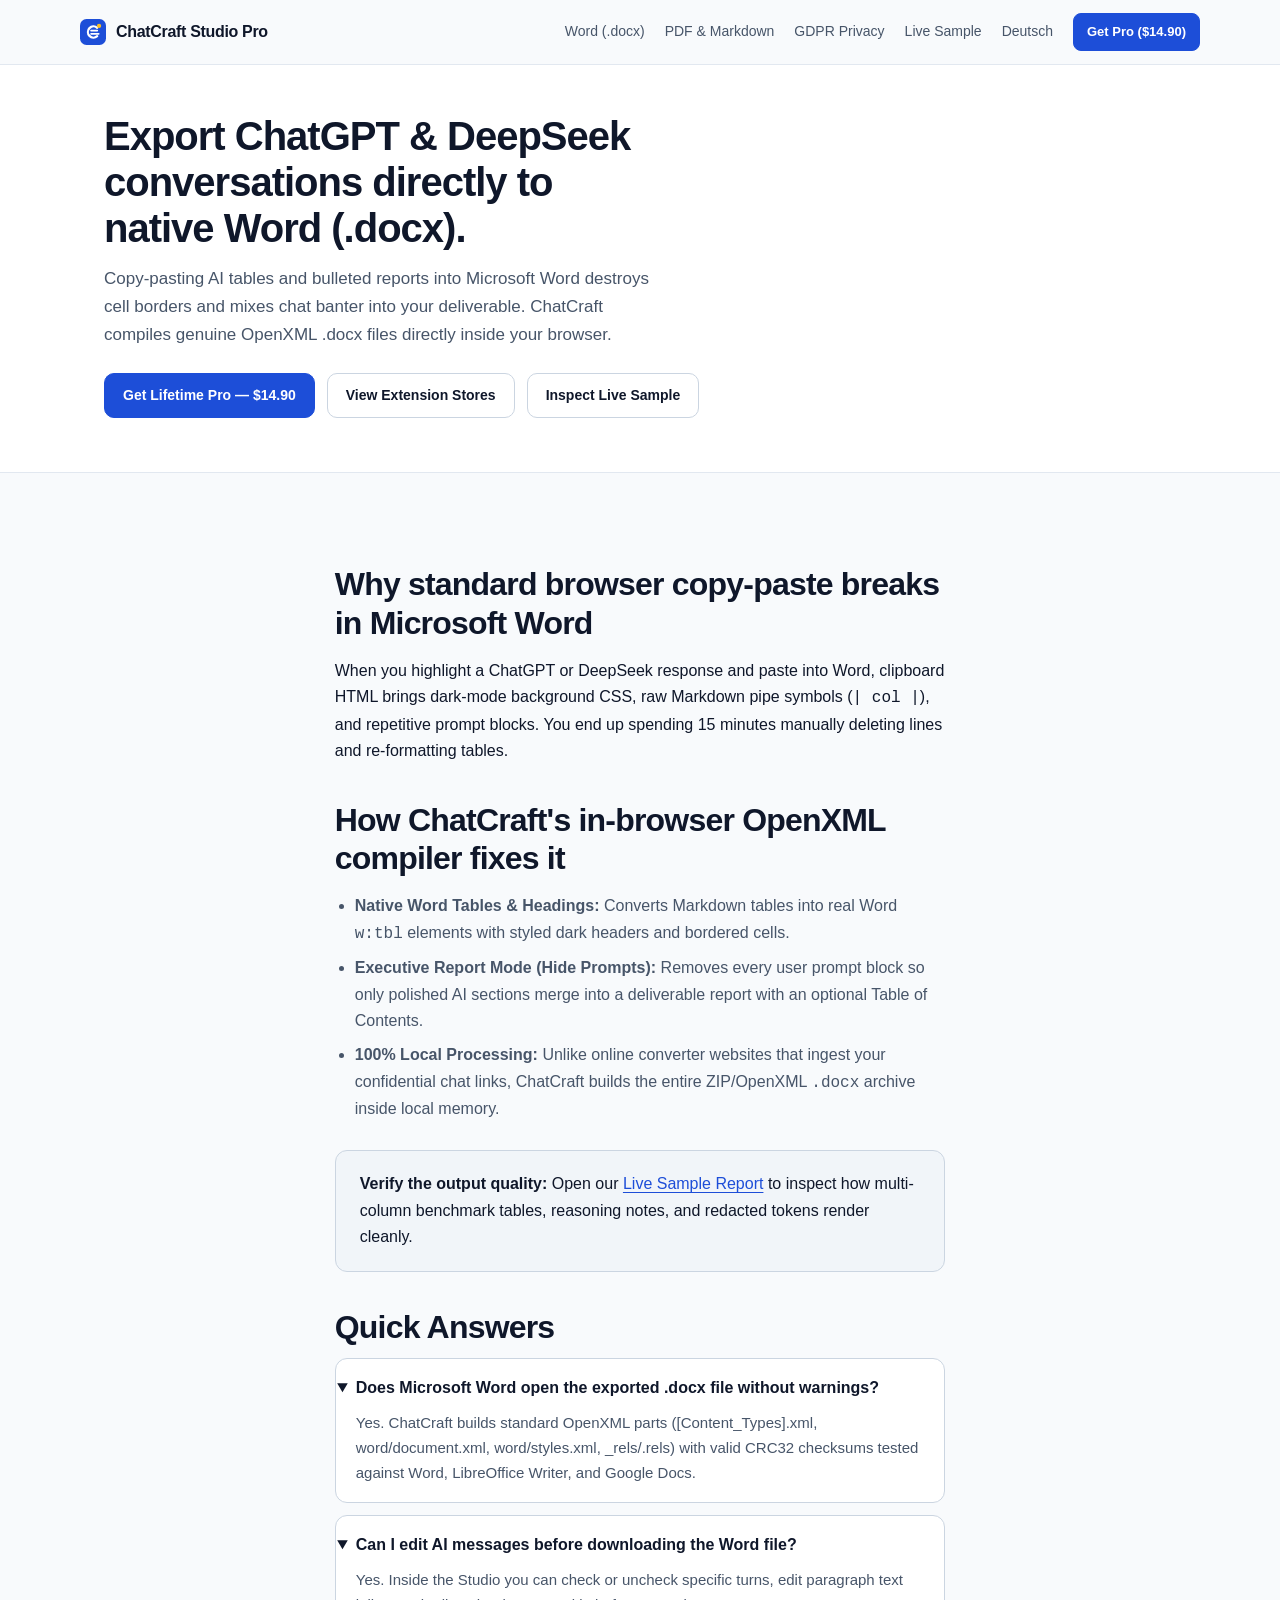
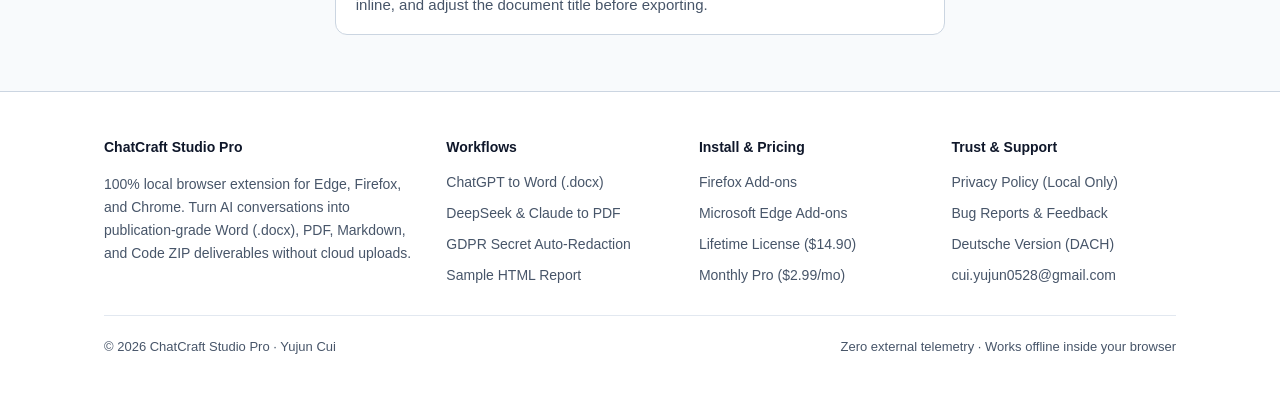
==== chatgpt-to-word-docx/index.html @ b5b8c246 "Create index.html" ====
<!DOCTYPE html>
<html lang="en">
<head>
  <meta charset="UTF-8">
  <meta name="viewport" content="width=device-width, initial-scale=1.0">
  <title>Export ChatGPT, Claude &amp; DeepSeek Tables to Word (.docx) Cleanly | ChatCraft</title>
  <meta name="description" content="Convert ChatGPT, Claude, and DeepSeek conversations into real Microsoft Word (.docx) documents without broken tables, ugly markdown syntax, or cloud uploads.">
  <link rel="canonical" href="https://maxchoi528.github.io/chatcraft-studio/chatgpt-to-word-docx/">
  <link rel="alternate" hreflang="en" href="https://maxchoi528.github.io/chatcraft-studio/">
  <link rel="alternate" hreflang="de" href="https://maxchoi528.github.io/chatcraft-studio/de/">
  <link rel="alternate" hreflang="x-default" href="https://maxchoi528.github.io/chatcraft-studio/">
  <meta property="og:type" content="website">
  <meta property="og:title" content="Export ChatGPT, Claude &amp; DeepSeek Tables to Word (.docx) Cleanly | ChatCraft">
  <meta property="og:description" content="Convert ChatGPT, Claude, and DeepSeek conversations into real Microsoft Word (.docx) documents without broken tables, ugly markdown syntax, or cloud uploads.">
  <meta property="og:url" content="https://maxchoi528.github.io/chatcraft-studio/chatgpt-to-word-docx/">
  <meta property="og:image" content="https://maxchoi528.github.io/chatcraft-studio/assets/promo-tile-440x280.png">
  <meta name="twitter:card" content="summary_large_image">
  <meta name="twitter:title" content="Export ChatGPT, Claude &amp; DeepSeek Tables to Word (.docx) Cleanly | ChatCraft">
  <meta name="twitter:description" content="Convert ChatGPT, Claude, and DeepSeek conversations into real Microsoft Word (.docx) documents without broken tables, ugly markdown syntax, or cloud uploads.">
  <meta name="twitter:image" content="https://maxchoi528.github.io/chatcraft-studio/assets/promo-tile-440x280.png">
  <link rel="icon" type="image/png" href="../assets/icon-128.png">
  <link rel="stylesheet" href="../assets/style.css">
  
  <script type="application/ld+json">
{
  "@context": "https://schema.org",
  "@type": "SoftwareApplication",
  "name": "ChatCraft: AI Chat to PDF, Word & Markdown",
  "alternateName": "ChatCraft Studio Pro",
  "applicationCategory": "ProductivityApplication",
  "operatingSystem": "Windows, macOS, Linux (Firefox, Microsoft Edge, Google Chrome)",
  "url": "https://maxchoi528.github.io/chatcraft-studio/",
  "downloadUrl": "https://addons.mozilla.org/en-US/firefox/addon/chatcraft-pdf-word-markdown/",
  "softwareVersion": "1.0.0",
  "featureList": [
    "Native Microsoft Word (.docx) export generated 100% locally",
    "Print-ready Vector PDF with portrait/landscape table layout",
    "Executive Report Mode (strip user prompts + Table of Contents)",
    "Cross-AI Context Bundle (CtxPort v2) and All Code Blocks .zip archive",
    "GDPR automatic secret & PII redaction (API keys, emails, IPs, custom client names)",
    "Supports ChatGPT, Claude, Google Gemini, DeepSeek, Grok, Perplexity, Microsoft Copilot"
  ],
  "offers": [
    {
      "@type": "Offer",
      "price": "0.00",
      "priceCurrency": "USD",
      "name": "Free Edition"
    },
    {
      "@type": "Offer",
      "price": "14.90",
      "priceCurrency": "USD",
      "name": "Pro Lifetime License",
      "url": "https://yujun57.gumroad.com/l/chatcraft-pro-lifetime"
    },
    {
      "@type": "Offer",
      "price": "2.99",
      "priceCurrency": "USD",
      "name": "Monthly Pro",
      "url": "https://yujun57.gumroad.com/l/chatcraft-pro-monthly"
    }
  ]
}
</script>
  <script type="application/ld+json">
{
  "@context": "https://schema.org",
  "@type": "FAQPage",
  "mainEntity": [
    {
      "@type": "Question",
      "name": "Does Microsoft Word open the exported .docx file without warnings?",
      "acceptedAnswer": {
        "@type": "Answer",
        "text": "Yes. ChatCraft builds standard OpenXML parts ([Content_Types].xml, word/document.xml, word/styles.xml, _rels/.rels) with valid CRC32 checksums tested against Word, LibreOffice Writer, and Google Docs."
      }
    },
    {
      "@type": "Question",
      "name": "Can I edit AI messages before downloading the Word file?",
      "acceptedAnswer": {
        "@type": "Answer",
        "text": "Yes. Inside the Studio you can check or uncheck specific turns, edit paragraph text inline, and adjust the document title before exporting."
      }
    }
  ]
}
</script>
</head>
<body>
<header class="site-header">
  <div class="container nav-row">
    <a class="brand" href="../index.html">
      <svg width="26" height="26" viewBox="0 0 28 28" fill="none" aria-hidden="true"><rect width="28" height="28" rx="7" fill="#1d4ed8"/><path d="M18.5 9.5A6 6 0 1 0 18.5 18.5" stroke="#ffffff" stroke-width="2.4" stroke-linecap="round"/><line x1="12" y1="12.5" x2="18.5" y2="12.5" stroke="#ffffff" stroke-width="2.1" stroke-linecap="round"/><line x1="12" y1="16" x2="20" y2="16" stroke="#ffffff" stroke-width="2.1" stroke-linecap="round"/><circle cx="20.5" cy="7.5" r="2.3" fill="#fbbf24"/></svg>
      <span>ChatCraft Studio Pro</span>
    </a>
    <nav class="nav-links" aria-label="Main navigation">
      <a href="../chatgpt-to-word-docx/" >Word (.docx)</a>
      <a href="../deepseek-claude-to-pdf/" >PDF &amp; Markdown</a>
      <a href="../gdpr-ai-chat-redactor/" >GDPR Privacy</a>
      <a href="../showcase/distributed-system-report.html">Live Sample</a>
      <a href="../de/" >Deutsch</a>
      <a class="btn btn-primary btn-sm" href="https://yujun57.gumroad.com/l/chatcraft-pro-lifetime" target="_blank" rel="noopener">Get Pro ($14.90)</a>
    </nav>
  </div>
</header>
<main>
  <section class="article-hero">
    <div class="container">
      <h1>Export ChatGPT &amp; DeepSeek conversations directly to native Word (.docx).</h1>
      <p class="hero-lead">Copy-pasting AI tables and bulleted reports into Microsoft Word destroys cell borders and mixes chat banter into your deliverable. ChatCraft compiles genuine OpenXML .docx files directly inside your browser.</p>
      <div class="cta-group">
        <a class="btn btn-primary" href="https://yujun57.gumroad.com/l/chatcraft-pro-lifetime" target="_blank" rel="noopener">Get Lifetime Pro — $14.90</a>
        <a class="btn" href="../#install">View Extension Stores</a>
        <a class="btn" href="../showcase/distributed-system-report.html">Inspect Live Sample</a>
      </div>
    </div>
  </section>

  <section class="section">
    <div class="container prose-block">
      
        <h2>Why standard browser copy-paste breaks in Microsoft Word</h2>
        <p>When you highlight a ChatGPT or DeepSeek response and paste into Word, clipboard HTML brings dark-mode background CSS, raw Markdown pipe symbols (<code>| col |</code>), and repetitive prompt blocks. You end up spending 15 minutes manually deleting lines and re-formatting tables.</p>
        <h2>How ChatCraft's in-browser OpenXML compiler fixes it</h2>
        <ul>
          <li><strong>Native Word Tables &amp; Headings:</strong> Converts Markdown tables into real Word <code>w:tbl</code> elements with styled dark headers and bordered cells.</li>
          <li><strong>Executive Report Mode (Hide Prompts):</strong> Removes every user prompt block so only polished AI sections merge into a deliverable report with an optional Table of Contents.</li>
          <li><strong>100% Local Processing:</strong> Unlike online converter websites that ingest your confidential chat links, ChatCraft builds the entire ZIP/OpenXML <code>.docx</code> archive inside local memory.</li>
        </ul>
        <div class="callout-box">
          <strong>Verify the output quality:</strong> Open our <a href="../showcase/distributed-system-report.html">Live Sample Report</a> to inspect how multi-column benchmark tables, reasoning notes, and redacted tokens render cleanly.
        </div>
      <h2>Quick Answers</h2>
      <div class="faq-list">
        <details open><summary>Does Microsoft Word open the exported .docx file without warnings?</summary><p>Yes. ChatCraft builds standard OpenXML parts ([Content_Types].xml, word/document.xml, word/styles.xml, _rels/.rels) with valid CRC32 checksums tested against Word, LibreOffice Writer, and Google Docs.</p></details>
        <details open><summary>Can I edit AI messages before downloading the Word file?</summary><p>Yes. Inside the Studio you can check or uncheck specific turns, edit paragraph text inline, and adjust the document title before exporting.</p></details>
      </div>
    </div>
  </section>
</main>
<footer class="site-footer">
  <div class="container">
    <div class="footer-grid">
      <div>
        <h3>ChatCraft Studio Pro</h3>
        <p>100% local browser extension for Edge, Firefox, and Chrome. Turn AI conversations into publication-grade Word (.docx), PDF, Markdown, and Code ZIP deliverables without cloud uploads.</p>
      </div>
      <div>
        <h3>Workflows</h3>
        <ul>
          <li><a href="../chatgpt-to-word-docx/">ChatGPT to Word (.docx)</a></li>
          <li><a href="../deepseek-claude-to-pdf/">DeepSeek &amp; Claude to PDF</a></li>
          <li><a href="../gdpr-ai-chat-redactor/">GDPR Secret Auto-Redaction</a></li>
          <li><a href="../showcase/distributed-system-report.html">Sample HTML Report</a></li>
        </ul>
      </div>
      <div>
        <h3>Install &amp; Pricing</h3>
        <ul>
          <li><a href="https://addons.mozilla.org/en-US/firefox/addon/chatcraft-pdf-word-markdown/" target="_blank" rel="noopener">Firefox Add-ons</a></li>
          <li><a href="../#install">Microsoft Edge Add-ons</a></li>
          <li><a href="https://yujun57.gumroad.com/l/chatcraft-pro-lifetime" target="_blank" rel="noopener">Lifetime License ($14.90)</a></li>
          <li><a href="https://yujun57.gumroad.com/l/chatcraft-pro-monthly" target="_blank" rel="noopener">Monthly Pro ($2.99/mo)</a></li>
        </ul>
      </div>
      <div>
        <h3>Trust &amp; Support</h3>
        <ul>
          <li><a href="../privacy/">Privacy Policy (Local Only)</a></li>
          <li><a href="https://github.com/maxchoi528/chatcraft-studio/issues" target="_blank" rel="noopener">Bug Reports &amp; Feedback</a></li>
          <li><a href="../de/">Deutsche Version (DACH)</a></li>
          <li><a href="mailto:cui.yujun0528@gmail.com">cui.yujun0528@gmail.com</a></li>
        </ul>
      </div>
    </div>
    <div class="footer-bottom">
      <span>&copy; 2026 ChatCraft Studio Pro · Yujun Cui</span>
      <span>Zero external telemetry · Works offline inside your browser</span>
    </div>
  </div>
</footer>
</body>
</html>
---- assets/style.css ----
:root {
  --bg: #f8fafc;
  --surface: #ffffff;
  --surface-muted: #f1f5f9;
  --ink: #0f172a;
  --ink-muted: #475569;
  --border: #cbd5e1;
  --border-subtle: #e2e8f0;
  --accent: #1d4ed8;
  --accent-hover: #1e40af;
  --accent-tint: #eff6ff;
  --amber-bg: #fef3c7;
  --amber-ink: #92400e;
  --font: -apple-system, BlinkMacSystemFont, "Segoe UI", Inter, Roboto, sans-serif;
  --mono: ui-monospace, SFMono-Regular, Menlo, Monaco, Consolas, monospace;
}
* { box-sizing: border-box; }
html { scroll-behavior: smooth; }
body {
  margin: 0;
  background: var(--bg);
  color: var(--ink);
  font-family: var(--font);
  font-size: 16px;
  line-height: 1.65;
  -webkit-font-smoothing: antialiased;
}
::selection { background: #bfdbfe; color: #0f172a; }
a { color: var(--accent); text-underline-offset: 3px; }
a:focus-visible, button:focus-visible, summary:focus-visible {
  outline: 2px solid var(--accent);
  outline-offset: 2px;
}
.container { max-width: 1120px; margin: 0 auto; padding: 0 24px; }
.narrow { max-width: 780px; margin: 0 auto; }

/* Navigation */
.site-header {
  position: sticky; top: 0; z-index: 50;
  background: rgba(248, 250, 252, 0.94);
  backdrop-filter: blur(8px);
  border-bottom: 1px solid var(--border-subtle);
}
.nav-row {
  display: flex; align-items: center; justify-content: space-between;
  gap: 20px; min-height: 64px; flex-wrap: wrap; padding: 8px 0;
}
.brand {
  display: inline-flex; align-items: center; gap: 10px;
  text-decoration: none; color: var(--ink); font-weight: 700; font-size: 16px;
  letter-spacing: -0.02em;
}
.nav-links { display: flex; align-items: center; gap: 20px; flex-wrap: wrap; font-size: 14px; }
.nav-links a:not(.btn) { color: var(--ink-muted); text-decoration: none; font-weight: 500; }
.nav-links a:not(.btn):hover, .nav-links a:not(.btn)[aria-current="page"] { color: var(--ink); }
.btn {
  display: inline-flex; align-items: center; justify-content: center; gap: 8px;
  padding: 10px 18px; border-radius: 10px; font-size: 14px; font-weight: 600;
  text-decoration: none; cursor: pointer; border: 1px solid var(--border);
  background: var(--surface); color: var(--ink);
  transition: background-color 0.16s ease, border-color 0.16s ease, transform 0.12s ease;
}
.btn:hover { background: var(--surface-muted); border-color: #94a3b8; color: var(--ink); }
.btn:active { transform: translateY(1px); }
.btn-primary, .nav-links a.btn-primary { background: var(--accent); border-color: var(--accent); color: #ffffff; }
.btn-primary:hover, .nav-links a.btn-primary:hover { background: var(--accent-hover); border-color: var(--accent-hover); color: #ffffff; }
.btn-sm { padding: 7px 13px; font-size: 13px; border-radius: 8px; }

/* Hero Specimen Split */
.hero { padding: 56px 0 44px; border-bottom: 1px solid var(--border-subtle); }
.hero-grid {
  display: grid; grid-template-columns: minmax(0, 1.02fr) minmax(0, 0.98fr);
  gap: 36px; align-items: center;
}
.hero h1 {
  margin: 0 0 18px; font-size: clamp(2rem, 3.8vw, 3rem);
  font-weight: 800; line-height: 1.12; letter-spacing: -0.03em; color: var(--ink);
  max-width: 18ch;
}
.hero-lead {
  margin: 0 0 24px; font-size: 17px; color: var(--ink-muted); max-width: 58ch;
}
.cta-group { display: flex; flex-wrap: wrap; gap: 12px; margin-bottom: 18px; }
.meta-line {
  display: flex; flex-wrap: wrap; gap: 14px; font-size: 13px; color: var(--ink-muted);
}
.meta-line span { display: inline-flex; align-items: center; gap: 6px; }

/* Interactive Deliverable Specimen Panel */
.specimen-card {
  background: var(--surface); border: 1px solid var(--border); border-radius: 14px;
  overflow: hidden; box-shadow: 0 14px 32px rgba(15, 23, 42, 0.06);
}
.specimen-bar {
  display: flex; align-items: center; justify-content: space-between; gap: 8px;
  padding: 10px 14px; background: var(--surface-muted); border-bottom: 1px solid var(--border-subtle);
  flex-wrap: wrap;
}
.tab-group { display: inline-flex; gap: 6px; }
.tab-btn {
  padding: 6px 12px; border-radius: 8px; border: 1px solid transparent;
  background: transparent; color: var(--ink-muted); font-size: 12.5px; font-weight: 600; cursor: pointer;
}
.tab-btn[aria-selected="true"] {
  background: var(--surface); border-color: var(--border); color: var(--ink);
}
.theme-dots { display: inline-flex; gap: 6px; align-items: center; }
.theme-chip {
  padding: 4px 10px; border-radius: 999px; border: 1px solid var(--border);
  background: var(--surface); color: var(--ink-muted); font-size: 12px; font-weight: 600; cursor: pointer;
}
.theme-chip[aria-pressed="true"] { border-color: var(--accent); color: var(--accent); background: var(--accent-tint); }
.specimen-body { padding: 18px 20px; min-height: 290px; font-size: 13.5px; transition: background-color 0.2s ease, color 0.2s ease; }
.specimen-body.dark-nord { background: #2e3440; color: #eceff4; }
.specimen-body.dark-nord table th { background: #3b4252; color: #eceff4; border-color: #4c566a; }
.specimen-body.dark-nord table td { border-color: #4c566a; }
.specimen-body.raw-mess { font-family: var(--mono); font-size: 12px; color: #334155; background: #fff1f2; white-space: pre-wrap; }
.specimen-body table { width: 100%; border-collapse: collapse; margin: 12px 0; font-size: 12.5px; font-variant-numeric: tabular-nums; }
.specimen-body th { background: #0f172a; color: #ffffff; padding: 7px 10px; text-align: left; border: 1px solid #1e293b; }
.specimen-body td { padding: 7px 10px; border: 1px solid var(--border-subtle); }
.redact-pill {
  display: inline-block; padding: 1px 6px; border-radius: 4px; font-family: var(--mono);
  font-size: 11.5px; background: var(--amber-bg); color: var(--amber-ink); font-weight: 700;
}

/* Platform Strip */
.platforms-bar {
  padding: 20px 0; border-bottom: 1px solid var(--border-subtle); background: var(--surface);
}
.platforms-flex {
  display: flex; align-items: center; justify-content: space-between; gap: 16px; flex-wrap: wrap;
}
.platforms-label { font-size: 13px; font-weight: 600; color: var(--ink-muted); }
.platform-tags { display: flex; flex-wrap: wrap; gap: 10px; }
.platform-pill {
  padding: 5px 12px; border-radius: 999px; border: 1px solid var(--border-subtle);
  background: var(--bg); font-size: 13px; font-weight: 600; color: var(--ink);
}

/* Sections */
.section { padding: 56px 0; }
.section-alt { background: var(--surface); border-top: 1px solid var(--border-subtle); border-bottom: 1px solid var(--border-subtle); }
.section h2 {
  margin: 0 0 12px; font-size: clamp(1.5rem, 2.5vw, 2rem);
  font-weight: 800; letter-spacing: -0.025em; line-height: 1.2; color: var(--ink);
}
.section-lead { margin: 0 0 32px; color: var(--ink-muted); max-width: 65ch; }

/* Asymmetric Editorial Feature Showcase */
.split-feature {
  display: grid; grid-template-columns: minmax(0, 0.9fr) minmax(0, 1.1fr);
  gap: 36px; align-items: center; margin-bottom: 48px;
}
.split-feature.reverse { grid-template-columns: minmax(0, 1.1fr) minmax(0, 0.9fr); }
.split-feature:last-child { margin-bottom: 0; }
.feature-copy h3 {
  display: flex; align-items: center; gap: 10px;
  margin: 0 0 12px; font-size: 20px; font-weight: 700; color: var(--ink);
}
.feature-copy h3 svg { flex-shrink: 0; }
.feature-copy p { margin: 0 0 14px; color: var(--ink-muted); max-width: 54ch; }
.feature-list { margin: 0; padding: 0; list-style: none; display: grid; gap: 9px; }
.feature-list li { position: relative; padding-left: 24px; font-size: 14.5px; color: var(--ink); line-height: 1.55; }
.feature-list li svg { position: absolute; left: 0; top: 4px; }
.screenshot-frame {
  border: 1px solid var(--border); border-radius: 12px; overflow: hidden;
  background: var(--surface); box-shadow: 0 10px 26px rgba(15, 23, 42, 0.05);
}
.screenshot-frame img { display: block; width: 100%; height: auto; }
.screenshot-caption {
  padding: 10px 14px; font-size: 12.5px; color: var(--ink-muted);
  border-top: 1px solid var(--border-subtle); background: var(--surface-muted);
}

/* Comparison Matrix */
.table-wrap { overflow-x: auto; border: 1px solid var(--border); border-radius: 12px; background: var(--surface); padding: 10px; }
.matrix-table { width: 100%; border-collapse: collapse; font-size: 14.5px; font-variant-numeric: tabular-nums; }
.matrix-table th, .matrix-table td {
  padding: 13px 16px; text-align: left; border-bottom: 1px solid var(--border-subtle);
}
.matrix-table th { background: var(--surface-muted); font-weight: 700; color: var(--ink); }
.matrix-table tr:last-child td { border-bottom: none; }

/* Store & Pricing Grid */
.pricing-grid { display: grid; grid-template-columns: repeat(3, minmax(0, 1fr)); gap: 20px; }
.tier-panel {
  border: 1px solid var(--border); border-radius: 12px; padding: 24px;
  background: var(--surface); display: flex; flex-direction: column; justify-content: space-between;
}
.tier-panel.featured { border-color: var(--accent); box-shadow: 0 12px 28px rgba(29, 78, 216, 0.08); }
.tier-price { font-size: 30px; font-weight: 800; letter-spacing: -0.02em; margin: 10px 0 6px; font-variant-numeric: tabular-nums; }
.tier-price span { font-size: 14px; font-weight: 500; color: var(--ink-muted); }
.store-row {
  display: grid; grid-template-columns: repeat(3, minmax(0, 1fr)); gap: 16px; margin-bottom: 32px;
}
.store-box {
  border: 1px solid var(--border); border-radius: 12px; padding: 18px 20px;
  background: var(--surface); display: flex; flex-direction: column; gap: 10px;
}
.status-badge {
  display: inline-block; width: fit-content; padding: 3px 9px; border-radius: 999px;
  font-size: 12px; font-weight: 700;
}
.status-live { background: #dcfce7; color: #166534; }
.status-review { background: var(--amber-bg); color: var(--amber-ink); }
.status-soon { background: var(--surface-muted); color: var(--ink-muted); }

/* FAQ & Details */
.faq-list { display: grid; gap: 12px; max-width: 820px; }
.faq-list details {
  border: 1px solid var(--border); border-radius: 12px; background: var(--surface); padding: 16px 20px;
}
.faq-list summary { font-weight: 700; cursor: pointer; list-style-position: outside; color: var(--ink); }
.faq-list p { margin: 10px 0 0; color: var(--ink-muted); font-size: 15px; }

/* Topic Article Pages */
.article-hero { padding: 48px 0 36px; border-bottom: 1px solid var(--border-subtle); background: var(--surface); }
.article-hero h1 { margin: 0 0 14px; font-size: clamp(1.8rem, 3.2vw, 2.5rem); font-weight: 800; line-height: 1.15; letter-spacing: -0.025em; max-width: 24ch; }
.prose-block { max-width: 74ch; }
.prose-block h2 { margin-top: 36px; }
.prose-block ul { padding-left: 20px; color: var(--ink-muted); }
.prose-block li { margin-bottom: 8px; }
.callout-box {
  border: 1px solid var(--border); border-radius: 12px; padding: 20px 24px;
  background: var(--surface-muted); margin: 28px 0;
}

/* Footer */
.site-footer {
  padding: 44px 0; border-top: 1px solid var(--border); background: var(--surface);
  font-size: 14px; color: var(--ink-muted);
}
.footer-grid { display: grid; grid-template-columns: 1.4fr 1fr 1fr 1fr; gap: 28px; }
.footer-grid h3 { margin: 0 0 12px; font-size: 14px; color: var(--ink); }
.footer-grid ul { list-style: none; padding: 0; margin: 0; display: grid; gap: 8px; }
.footer-grid a { color: var(--ink-muted); text-decoration: none; }
.footer-grid a:hover { color: var(--ink); text-decoration: underline; }
.footer-bottom { margin-top: 28px; padding-top: 20px; border-top: 1px solid var(--border-subtle); display: flex; justify-content: space-between; flex-wrap: wrap; gap: 12px; font-size: 13px; }

@media (max-width: 900px) {
  .nav-links { gap: 12px; font-size: 13px; }
  .hero-grid, .split-feature, .split-feature.reverse, .pricing-grid, .store-row, .footer-grid {
    grid-template-columns: 1fr;
  }
  .split-feature.reverse .screenshot-frame { order: -1; }
  }
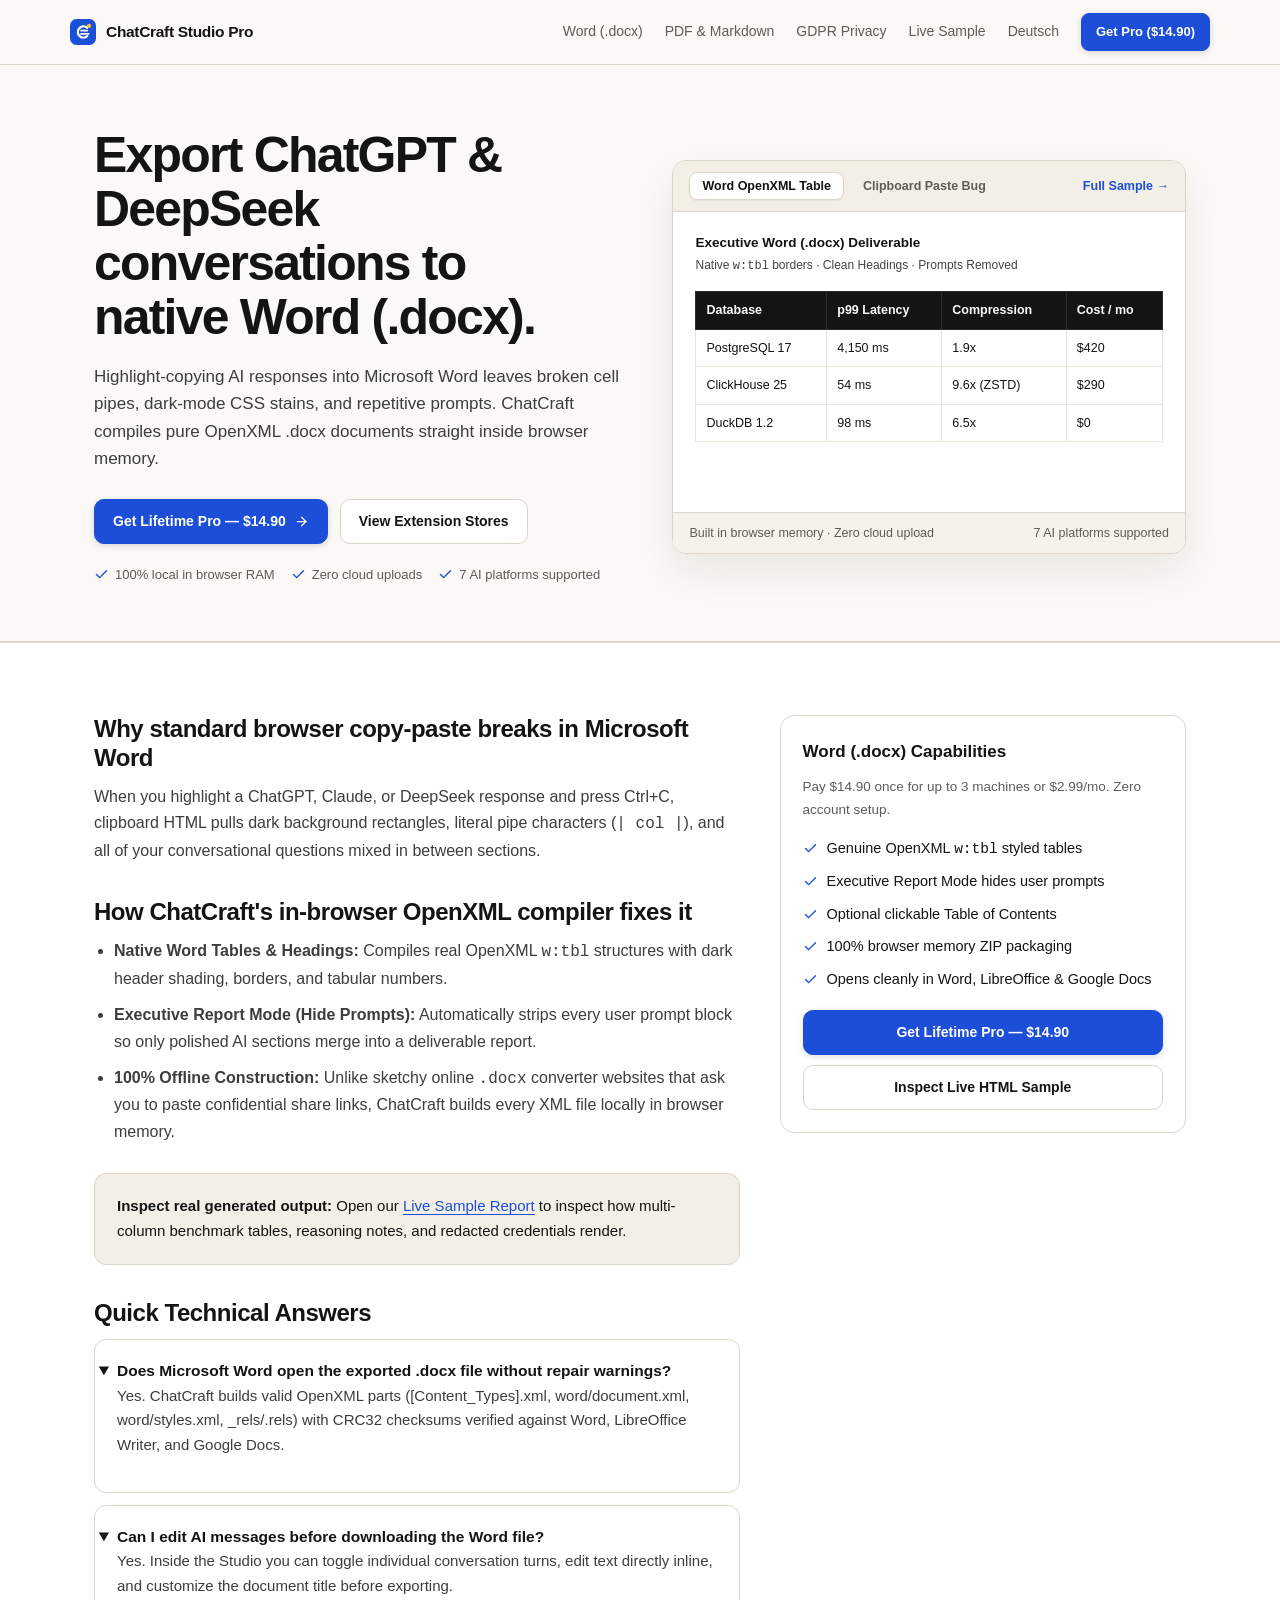
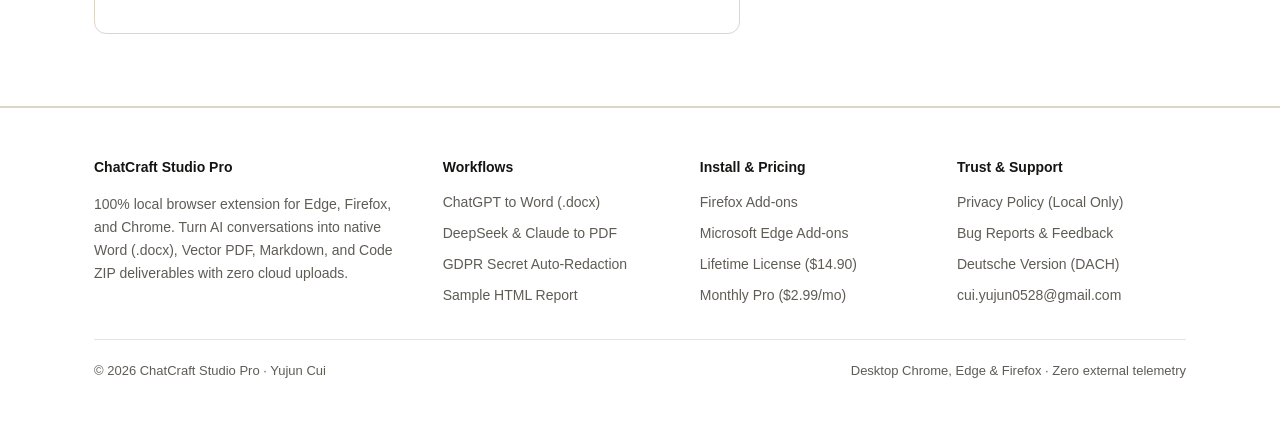
==== commit 27994faa: "Update index.html" ====
--- a/chatgpt-to-word-docx/index.html
+++ b/chatgpt-to-word-docx/index.html
@@ -1,8 +1,10 @@
 <!DOCTYPE html>
-<html lang="en">
+<html lang="en" data-type="software">
 <head>
   <meta charset="UTF-8">
   <meta name="viewport" content="width=device-width, initial-scale=1.0">
+  <meta name="page-type" content="software">
+  <meta name="site-kind" content="software">
   <title>Export ChatGPT, Claude &amp; DeepSeek Tables to Word (.docx) Cleanly | ChatCraft</title>
   <meta name="description" content="Convert ChatGPT, Claude, and DeepSeek conversations into real Microsoft Word (.docx) documents without broken tables, ugly markdown syntax, or cloud uploads.">
   <link rel="canonical" href="https://maxchoi528.github.io/chatcraft-studio/chatgpt-to-word-docx/">
@@ -20,7 +22,7 @@
   <meta name="twitter:image" content="https://maxchoi528.github.io/chatcraft-studio/assets/promo-tile-440x280.png">
   <link rel="icon" type="image/png" href="../assets/icon-128.png">
   <link rel="stylesheet" href="../assets/style.css">
-  
+  <script src="../assets/app.js" defer></script>
   <script type="application/ld+json">
 {
   "@context": "https://schema.org",
@@ -71,10 +73,10 @@
   "mainEntity": [
     {
       "@type": "Question",
-      "name": "Does Microsoft Word open the exported .docx file without warnings?",
+      "name": "Does Microsoft Word open the exported .docx file without repair warnings?",
       "acceptedAnswer": {
         "@type": "Answer",
-        "text": "Yes. ChatCraft builds standard OpenXML parts ([Content_Types].xml, word/document.xml, word/styles.xml, _rels/.rels) with valid CRC32 checksums tested against Word, LibreOffice Writer, and Google Docs."
+        "text": "Yes. ChatCraft builds valid OpenXML parts ([Content_Types].xml, word/document.xml, word/styles.xml, _rels/.rels) with CRC32 checksums verified against Word, LibreOffice Writer, and Google Docs."
       }
     },
     {
@@ -82,7 +84,7 @@
       "name": "Can I edit AI messages before downloading the Word file?",
       "acceptedAnswer": {
         "@type": "Answer",
-        "text": "Yes. Inside the Studio you can check or uncheck specific turns, edit paragraph text inline, and adjust the document title before exporting."
+        "text": "Yes. Inside the Studio you can toggle individual conversation turns, edit text directly inline, and customize the document title before exporting."
       }
     }
   ]
@@ -107,37 +109,90 @@
   </div>
 </header>
 <main>
-  <section class="article-hero">
-    <div class="container">
-      <h1>Export ChatGPT &amp; DeepSeek conversations directly to native Word (.docx).</h1>
-      <p class="hero-lead">Copy-pasting AI tables and bulleted reports into Microsoft Word destroys cell borders and mixes chat banter into your deliverable. ChatCraft compiles genuine OpenXML .docx files directly inside your browser.</p>
-      <div class="cta-group">
-        <a class="btn btn-primary" href="https://yujun57.gumroad.com/l/chatcraft-pro-lifetime" target="_blank" rel="noopener">Get Lifetime Pro — $14.90</a>
-        <a class="btn" href="../#install">View Extension Stores</a>
-        <a class="btn" href="../showcase/distributed-system-report.html">Inspect Live Sample</a>
-      </div>
+  <section class="hero" data-enter>
+    <div class="container hero-grid">
+      <div>
+        <h1>Export ChatGPT &amp; DeepSeek conversations to native Word (.docx).</h1>
+        <p class="hero-lead">Highlight-copying AI responses into Microsoft Word leaves broken cell pipes, dark-mode CSS stains, and repetitive prompts. ChatCraft compiles pure OpenXML .docx documents straight inside browser memory.</p>
+        <div class="cta-group">
+          <a class="btn btn-primary" href="https://yujun57.gumroad.com/l/chatcraft-pro-lifetime" target="_blank" rel="noopener">Get Lifetime Pro — $14.90 <svg width="15" height="15" viewBox="0 0 24 24" fill="none" stroke="currentColor" stroke-width="2" stroke-linecap="round" stroke-linejoin="round" aria-hidden="true"><line x1="5" y1="12" x2="19" y2="12"/><polyline points="12 5 19 12 12 19"/></svg></a>
+          <a class="btn" href="../#install">View Extension Stores</a>
+        </div>
+        <div class="meta-line">
+          <span><svg width="15" height="15" viewBox="0 0 24 24" fill="none" stroke="#1d4ed8" stroke-width="2.25" stroke-linecap="round" stroke-linejoin="round" aria-hidden="true"><polyline points="20 6 9 17 4 12"/></svg> 100% local in browser RAM</span>
+          <span><svg width="15" height="15" viewBox="0 0 24 24" fill="none" stroke="#1d4ed8" stroke-width="2.25" stroke-linecap="round" stroke-linejoin="round" aria-hidden="true"><polyline points="20 6 9 17 4 12"/></svg> Zero cloud uploads</span>
+          <span><svg width="15" height="15" viewBox="0 0 24 24" fill="none" stroke="#1d4ed8" stroke-width="2.25" stroke-linecap="round" stroke-linejoin="round" aria-hidden="true"><polyline points="20 6 9 17 4 12"/></svg> 7 AI platforms supported</span>
+        </div>
+      </div>
+      <div class="specimen-card" aria-label="Interactive deliverable comparison preview">
+  <div class="specimen-bar">
+    <div class="tab-group" role="tablist">
+      <button class="tab-btn" type="button" role="tab" aria-selected="true" data-specimen-mode="clean">Word OpenXML Table</button>
+      <button class="tab-btn" type="button" role="tab" aria-selected="false" data-specimen-mode="raw">Clipboard Paste Bug</button>
+    </div>
+    <a href="../showcase/distributed-system-report.html" style="font-size:12.5px;font-weight:600;text-decoration:none;">Full Sample &rarr;</a>
+  </div>
+  <div class="specimen-body" id="specimen-output">
+    <div id="specimen-clean"><strong>Executive Word (.docx) Deliverable</strong><br>
+          <span style="font-size:12px;opacity:0.8;">Native <code>w:tbl</code> borders &middot; Clean Headings &middot; Prompts Removed</span>
+          <table>
+            <thead><tr><th>Database</th><th>p99 Latency</th><th>Compression</th><th>Cost / mo</th></tr></thead>
+            <tbody>
+              <tr><td>PostgreSQL 17</td><td>4,150 ms</td><td>1.9x</td><td>$420</td></tr>
+              <tr><td>ClickHouse 25</td><td>54 ms</td><td>9.6x (ZSTD)</td><td>$290</td></tr>
+              <tr><td>DuckDB 1.2</td><td>98 ms</td><td>6.5x</td><td>$0</td></tr>
+            </tbody>
+          </table></div>
+    <div id="specimen-raw" hidden>| Database | p99 | Compression | Cost |
+| :--- | :--- | :--- | :--- |
+| PostgreSQL 17 | 4,150 ms | 1.9x | $420 |
+^ Word pastes Markdown pipes as plain literal characters instead of real editable table cells.</div>
+  </div>
+  <div class="specimen-foot">
+    <span>Built in browser memory &middot; Zero cloud upload</span>
+    <span>7 AI platforms supported</span>
+  </div>
+</div>
     </div>
   </section>
 
-  <section class="section">
-    <div class="container prose-block">
-      
+  <section class="section section-paper">
+    <div class="container prose-grid">
+      <article class="prose-block">
+        
         <h2>Why standard browser copy-paste breaks in Microsoft Word</h2>
-        <p>When you highlight a ChatGPT or DeepSeek response and paste into Word, clipboard HTML brings dark-mode background CSS, raw Markdown pipe symbols (<code>| col |</code>), and repetitive prompt blocks. You end up spending 15 minutes manually deleting lines and re-formatting tables.</p>
+        <p>When you highlight a ChatGPT, Claude, or DeepSeek response and press Ctrl+C, clipboard HTML pulls dark background rectangles, literal pipe characters (<code>| col |</code>), and all of your conversational questions mixed in between sections.</p>
         <h2>How ChatCraft's in-browser OpenXML compiler fixes it</h2>
         <ul>
-          <li><strong>Native Word Tables &amp; Headings:</strong> Converts Markdown tables into real Word <code>w:tbl</code> elements with styled dark headers and bordered cells.</li>
-          <li><strong>Executive Report Mode (Hide Prompts):</strong> Removes every user prompt block so only polished AI sections merge into a deliverable report with an optional Table of Contents.</li>
-          <li><strong>100% Local Processing:</strong> Unlike online converter websites that ingest your confidential chat links, ChatCraft builds the entire ZIP/OpenXML <code>.docx</code> archive inside local memory.</li>
+          <li><strong>Native Word Tables &amp; Headings:</strong> Compiles real OpenXML <code>w:tbl</code> structures with dark header shading, borders, and tabular numbers.</li>
+          <li><strong>Executive Report Mode (Hide Prompts):</strong> Automatically strips every user prompt block so only polished AI sections merge into a deliverable report.</li>
+          <li><strong>100% Offline Construction:</strong> Unlike sketchy online <code>.docx</code> converter websites that ask you to paste confidential share links, ChatCraft builds every XML file locally in browser memory.</li>
         </ul>
         <div class="callout-box">
-          <strong>Verify the output quality:</strong> Open our <a href="../showcase/distributed-system-report.html">Live Sample Report</a> to inspect how multi-column benchmark tables, reasoning notes, and redacted tokens render cleanly.
-        </div>
-      <h2>Quick Answers</h2>
-      <div class="faq-list">
-        <details open><summary>Does Microsoft Word open the exported .docx file without warnings?</summary><p>Yes. ChatCraft builds standard OpenXML parts ([Content_Types].xml, word/document.xml, word/styles.xml, _rels/.rels) with valid CRC32 checksums tested against Word, LibreOffice Writer, and Google Docs.</p></details>
-        <details open><summary>Can I edit AI messages before downloading the Word file?</summary><p>Yes. Inside the Studio you can check or uncheck specific turns, edit paragraph text inline, and adjust the document title before exporting.</p></details>
-      </div>
+          <strong>Inspect real generated output:</strong> Open our <a href="../showcase/distributed-system-report.html">Live Sample Report</a> to inspect how multi-column benchmark tables, reasoning notes, and redacted credentials render.
+        </div>
+        <h2>Quick Technical Answers</h2>
+        <div class="faq-list">
+          <details open><summary>Does Microsoft Word open the exported .docx file without repair warnings?</summary><p>Yes. ChatCraft builds valid OpenXML parts ([Content_Types].xml, word/document.xml, word/styles.xml, _rels/.rels) with CRC32 checksums verified against Word, LibreOffice Writer, and Google Docs.</p></details>
+          <details open><summary>Can I edit AI messages before downloading the Word file?</summary><p>Yes. Inside the Studio you can toggle individual conversation turns, edit text directly inline, and customize the document title before exporting.</p></details>
+        </div>
+      </article>
+
+      <aside class="sidebar-card">
+        <strong style="font-size:17px;display:block;margin-bottom:10px;">Word (.docx) Capabilities</strong>
+        <p style="font-size:13.5px;color:var(--ink-muted);margin:0 0 16px;">Pay $14.90 once for up to 3 machines or $2.99/mo. Zero account setup.</p>
+        <ul class="feature-list" style="margin-bottom:20px;">
+          <li><svg width="15" height="15" viewBox="0 0 24 24" fill="none" stroke="#1d4ed8" stroke-width="2.25" stroke-linecap="round" stroke-linejoin="round" aria-hidden="true"><polyline points="20 6 9 17 4 12"/></svg> Genuine OpenXML <code>w:tbl</code> styled tables</li>
+          <li><svg width="15" height="15" viewBox="0 0 24 24" fill="none" stroke="#1d4ed8" stroke-width="2.25" stroke-linecap="round" stroke-linejoin="round" aria-hidden="true"><polyline points="20 6 9 17 4 12"/></svg> Executive Report Mode hides user prompts</li>
+          <li><svg width="15" height="15" viewBox="0 0 24 24" fill="none" stroke="#1d4ed8" stroke-width="2.25" stroke-linecap="round" stroke-linejoin="round" aria-hidden="true"><polyline points="20 6 9 17 4 12"/></svg> Optional clickable Table of Contents</li>
+          <li><svg width="15" height="15" viewBox="0 0 24 24" fill="none" stroke="#1d4ed8" stroke-width="2.25" stroke-linecap="round" stroke-linejoin="round" aria-hidden="true"><polyline points="20 6 9 17 4 12"/></svg> 100% browser memory ZIP packaging</li>
+          <li><svg width="15" height="15" viewBox="0 0 24 24" fill="none" stroke="#1d4ed8" stroke-width="2.25" stroke-linecap="round" stroke-linejoin="round" aria-hidden="true"><polyline points="20 6 9 17 4 12"/></svg> Opens cleanly in Word, LibreOffice &amp; Google Docs</li>
+        </ul>
+        <div style="display:grid;gap:10px;">
+          <a class="btn btn-primary" href="https://yujun57.gumroad.com/l/chatcraft-pro-lifetime" target="_blank" rel="noopener">Get Lifetime Pro — $14.90</a>
+          <a class="btn" href="../showcase/distributed-system-report.html">Inspect Live HTML Sample</a>
+        </div>
+      </aside>
     </div>
   </section>
 </main>
@@ -146,7 +201,7 @@
     <div class="footer-grid">
       <div>
         <h3>ChatCraft Studio Pro</h3>
-        <p>100% local browser extension for Edge, Firefox, and Chrome. Turn AI conversations into publication-grade Word (.docx), PDF, Markdown, and Code ZIP deliverables without cloud uploads.</p>
+        <p>100% local browser extension for Edge, Firefox, and Chrome. Turn AI conversations into native Word (.docx), Vector PDF, Markdown, and Code ZIP deliverables with zero cloud uploads.</p>
       </div>
       <div>
         <h3>Workflows</h3>
@@ -177,8 +232,8 @@
       </div>
     </div>
     <div class="footer-bottom">
-      <span>&copy; 2026 ChatCraft Studio Pro · Yujun Cui</span>
-      <span>Zero external telemetry · Works offline inside your browser</span>
+      <span>&copy; 2026 ChatCraft Studio Pro &middot; Yujun Cui</span>
+      <span>Desktop Chrome, Edge &amp; Firefox &middot; Zero external telemetry</span>
     </div>
   </div>
 </footer>
--- a/assets/style.css
+++ b/assets/style.css
@@ -1,19 +1,34 @@
 :root {
-  --bg: #f8fafc;
+  /* Warm archival paper surface + cobalt editorial brand tokens */
+  --bg: #faf9f5;
+  --bg-alt: #f3efe6;
   --surface: #ffffff;
-  --surface-muted: #f1f5f9;
-  --ink: #0f172a;
-  --ink-muted: #475569;
-  --border: #cbd5e1;
-  --border-subtle: #e2e8f0;
+  --surface-muted: #f5f2eb;
+  --surface-dark: #141413;
+  --surface-dark-elevated: #1e1e1c;
+  --ink: #141413;
+  --ink-body: #3d3d3a;
+  --ink-muted: #5e5c55;
+  --on-dark: #faf9f5;
+  --on-dark-muted: #c2beb5;
+  --border: #ddd6c8;
+  --border-subtle: #e9e4da;
+  --border-dark: #33322e;
   --accent: #1d4ed8;
   --accent-hover: #1e40af;
-  --accent-tint: #eff6ff;
+  --accent-tint: #eef3ff;
   --amber-bg: #fef3c7;
-  --amber-ink: #92400e;
+  --amber-ink: #78350f;
+  --green-bg: #dcfce7;
+  --green-ink: #166534;
+
+  /* Typography & Emil Kowalski custom easings */
   --font: -apple-system, BlinkMacSystemFont, "Segoe UI", Inter, Roboto, sans-serif;
   --mono: ui-monospace, SFMono-Regular, Menlo, Monaco, Consolas, monospace;
-}
+  --ease-out: cubic-bezier(0.23, 1, 0.32, 1);
+  --ease-in-out: cubic-bezier(0.77, 0, 0.175, 1);
+}
+
 * { box-sizing: border-box; }
 html { scroll-behavior: smooth; }
 body {
@@ -25,21 +40,26 @@
   line-height: 1.65;
   -webkit-font-smoothing: antialiased;
 }
-::selection { background: #bfdbfe; color: #0f172a; }
+::selection { background: #dbeafe; color: #141413; }
 a { color: var(--accent); text-underline-offset: 3px; }
 a:focus-visible, button:focus-visible, summary:focus-visible {
   outline: 2px solid var(--accent);
   outline-offset: 2px;
 }
-.container { max-width: 1120px; margin: 0 auto; padding: 0 24px; }
-.narrow { max-width: 780px; margin: 0 auto; }
+
+/* Custom hairline scrollbars */
+::-webkit-scrollbar { width: 10px; height: 10px; }
+::-webkit-scrollbar-track { background: var(--bg-alt); }
+::-webkit-scrollbar-thumb { background: #c5beae; border-radius: 999px; border: 2px solid var(--bg-alt); }
+
+.container { max-width: 1140px; margin: 0 auto; padding: 0 24px; }
 
 /* Navigation */
 .site-header {
   position: sticky; top: 0; z-index: 50;
-  background: rgba(248, 250, 252, 0.94);
-  backdrop-filter: blur(8px);
-  border-bottom: 1px solid var(--border-subtle);
+  background: rgba(250, 249, 245, 0.92);
+  backdrop-filter: blur(10px);
+  border-bottom: 1px solid var(--border);
 }
 .nav-row {
   display: flex; align-items: center; justify-content: space-between;
@@ -47,77 +67,111 @@
 }
 .brand {
   display: inline-flex; align-items: center; gap: 10px;
-  text-decoration: none; color: var(--ink); font-weight: 700; font-size: 16px;
+  text-decoration: none; color: var(--ink); font-weight: 700; font-size: 15.5px;
   letter-spacing: -0.02em;
 }
-.nav-links { display: flex; align-items: center; gap: 20px; flex-wrap: wrap; font-size: 14px; }
-.nav-links a:not(.btn) { color: var(--ink-muted); text-decoration: none; font-weight: 500; }
+.nav-links { display: flex; align-items: center; gap: 22px; flex-wrap: wrap; font-size: 14px; }
+.nav-links a:not(.btn) {
+  color: var(--ink-muted); text-decoration: none; font-weight: 500;
+  transition: color 150ms ease;
+}
 .nav-links a:not(.btn):hover, .nav-links a:not(.btn)[aria-current="page"] { color: var(--ink); }
+
+/* Tactile buttons (Emil Kowalski press mechanics) */
 .btn {
   display: inline-flex; align-items: center; justify-content: center; gap: 8px;
   padding: 10px 18px; border-radius: 10px; font-size: 14px; font-weight: 600;
   text-decoration: none; cursor: pointer; border: 1px solid var(--border);
   background: var(--surface); color: var(--ink);
-  transition: background-color 0.16s ease, border-color 0.16s ease, transform 0.12s ease;
-}
-.btn:hover { background: var(--surface-muted); border-color: #94a3b8; color: var(--ink); }
-.btn:active { transform: translateY(1px); }
-.btn-primary, .nav-links a.btn-primary { background: var(--accent); border-color: var(--accent); color: #ffffff; }
-.btn-primary:hover, .nav-links a.btn-primary:hover { background: var(--accent-hover); border-color: var(--accent-hover); color: #ffffff; }
-.btn-sm { padding: 7px 13px; font-size: 13px; border-radius: 8px; }
+  transition: transform 150ms var(--ease-out), background-color 150ms ease, border-color 150ms ease, box-shadow 150ms ease;
+}
+.btn:hover { background: var(--surface-muted); border-color: #b7b0a0; color: var(--ink); transform: translateY(-1px); }
+.btn:active { transform: scale(0.97); }
+.btn-primary, .nav-links a.btn-primary {
+  background: var(--accent); border-color: var(--accent); color: #ffffff;
+  box-shadow: 0 2px 6px rgba(20, 20, 19, 0.14);
+}
+.btn-primary:hover, .nav-links a.btn-primary:hover {
+  background: var(--accent-hover); border-color: var(--accent-hover); color: #ffffff;
+  box-shadow: 0 4px 12px rgba(20, 20, 19, 0.18);
+}
+.btn-dark {
+  background: var(--surface-dark); border-color: var(--surface-dark); color: var(--on-dark);
+}
+.btn-dark:hover { background: #262623; border-color: #262623; color: var(--on-dark); }
+.btn-sm { padding: 7px 14px; font-size: 13px; border-radius: 8px; }
+
+/* Subtle initial reveal (content visible by default, subtle upward settle) */
+@keyframes settleIn {
+  from { opacity: 0.85; transform: translateY(8px); }
+  to { opacity: 1; transform: translateY(0); }
+}
+[data-enter] { animation: settleIn 420ms var(--ease-out) both; }
+@media (prefers-reduced-motion: reduce) {
+  [data-enter] { animation: none; }
+  .btn, .tab-btn, .theme-chip, .sample-doc { transition: none !important; }
+}
 
 /* Hero Specimen Split */
-.hero { padding: 56px 0 44px; border-bottom: 1px solid var(--border-subtle); }
+.hero { padding: 64px 0 56px; border-bottom: 1px solid var(--border); background: var(--bg); }
 .hero-grid {
   display: grid; grid-template-columns: minmax(0, 1.02fr) minmax(0, 0.98fr);
-  gap: 36px; align-items: center;
-}
+  gap: 44px; align-items: center;
+}
+.hero-grid > *, .split-feature > *, .theme-studio-grid > *, .prose-grid > * { min-width: 0; }
 .hero h1 {
-  margin: 0 0 18px; font-size: clamp(2rem, 3.8vw, 3rem);
-  font-weight: 800; line-height: 1.12; letter-spacing: -0.03em; color: var(--ink);
-  max-width: 18ch;
+  margin: 0 0 18px;
+  font-size: clamp(2.15rem, 3.9vw, 3.25rem);
+  font-weight: 800; line-height: 1.08; letter-spacing: -0.035em; color: var(--ink);
+  max-width: 17ch;
 }
 .hero-lead {
-  margin: 0 0 24px; font-size: 17px; color: var(--ink-muted); max-width: 58ch;
-}
-.cta-group { display: flex; flex-wrap: wrap; gap: 12px; margin-bottom: 18px; }
+  margin: 0 0 26px; font-size: 17px; color: var(--ink-body); max-width: 56ch; line-height: 1.62;
+}
+.cta-group { display: flex; flex-wrap: wrap; gap: 12px; margin-bottom: 20px; }
 .meta-line {
-  display: flex; flex-wrap: wrap; gap: 14px; font-size: 13px; color: var(--ink-muted);
+  display: flex; flex-wrap: wrap; gap: 16px; font-size: 13px; color: var(--ink-muted); font-weight: 500;
 }
 .meta-line span { display: inline-flex; align-items: center; gap: 6px; }
 
-/* Interactive Deliverable Specimen Panel */
+/* Interactive Deliverable Specimen Window */
 .specimen-card {
   background: var(--surface); border: 1px solid var(--border); border-radius: 14px;
-  overflow: hidden; box-shadow: 0 14px 32px rgba(15, 23, 42, 0.06);
+  overflow: hidden; box-shadow: 0 18px 42px rgba(20, 20, 19, 0.08);
 }
 .specimen-bar {
-  display: flex; align-items: center; justify-content: space-between; gap: 8px;
-  padding: 10px 14px; background: var(--surface-muted); border-bottom: 1px solid var(--border-subtle);
+  display: flex; align-items: center; justify-content: space-between; gap: 10px;
+  padding: 11px 16px; background: var(--bg-alt); border-bottom: 1px solid var(--border);
   flex-wrap: wrap;
 }
 .tab-group { display: inline-flex; gap: 6px; }
 .tab-btn {
   padding: 6px 12px; border-radius: 8px; border: 1px solid transparent;
   background: transparent; color: var(--ink-muted); font-size: 12.5px; font-weight: 600; cursor: pointer;
-}
+  transition: background-color 150ms ease, color 150ms ease, border-color 150ms ease, transform 120ms var(--ease-out);
+}
+.tab-btn:hover { color: var(--ink); }
+.tab-btn:active { transform: scale(0.97); }
 .tab-btn[aria-selected="true"] {
   background: var(--surface); border-color: var(--border); color: var(--ink);
-}
-.theme-dots { display: inline-flex; gap: 6px; align-items: center; }
-.theme-chip {
-  padding: 4px 10px; border-radius: 999px; border: 1px solid var(--border);
-  background: var(--surface); color: var(--ink-muted); font-size: 12px; font-weight: 600; cursor: pointer;
-}
-.theme-chip[aria-pressed="true"] { border-color: var(--accent); color: var(--accent); background: var(--accent-tint); }
-.specimen-body { padding: 18px 20px; min-height: 290px; font-size: 13.5px; transition: background-color 0.2s ease, color 0.2s ease; }
+  box-shadow: 0 1px 2px rgba(20, 20, 19, 0.06);
+}
+.specimen-body {
+  padding: 20px 22px; min-height: 300px; font-size: 13.5px; overflow-x: auto;
+  transition: background-color 180ms var(--ease-out), color 180ms var(--ease-out);
+}
 .specimen-body.dark-nord { background: #2e3440; color: #eceff4; }
 .specimen-body.dark-nord table th { background: #3b4252; color: #eceff4; border-color: #4c566a; }
 .specimen-body.dark-nord table td { border-color: #4c566a; }
-.specimen-body.raw-mess { font-family: var(--mono); font-size: 12px; color: #334155; background: #fff1f2; white-space: pre-wrap; }
-.specimen-body table { width: 100%; border-collapse: collapse; margin: 12px 0; font-size: 12.5px; font-variant-numeric: tabular-nums; }
-.specimen-body th { background: #0f172a; color: #ffffff; padding: 7px 10px; text-align: left; border: 1px solid #1e293b; }
-.specimen-body td { padding: 7px 10px; border: 1px solid var(--border-subtle); }
+.specimen-body.raw-mess { font-family: var(--mono); font-size: 12px; color: #334155; background: #fff1f2; white-space: pre-wrap; line-height: 1.55; }
+.specimen-body table { width: 100%; border-collapse: collapse; margin: 14px 0; font-size: 12.5px; font-variant-numeric: tabular-nums; }
+.specimen-body th { background: #141413; color: #faf9f5; padding: 8px 10px; text-align: left; border: 1px solid #2c2c29; }
+.specimen-body td { padding: 8px 10px; border: 1px solid var(--border-subtle); }
+.specimen-foot {
+  display: flex; align-items: center; justify-content: space-between; gap: 12px; flex-wrap: wrap;
+  padding: 10px 16px; background: var(--surface-muted); border-top: 1px solid var(--border);
+  font-size: 12.5px; color: var(--ink-muted);
+}
 .redact-pill {
   display: inline-block; padding: 1px 6px; border-radius: 4px; font-family: var(--mono);
   font-size: 11.5px; background: var(--amber-bg); color: var(--amber-ink); font-weight: 700;
@@ -125,109 +179,147 @@
 
 /* Platform Strip */
 .platforms-bar {
-  padding: 20px 0; border-bottom: 1px solid var(--border-subtle); background: var(--surface);
+  padding: 20px 0; border-bottom: 1px solid var(--border); background: var(--surface);
 }
 .platforms-flex {
   display: flex; align-items: center; justify-content: space-between; gap: 16px; flex-wrap: wrap;
 }
 .platforms-label { font-size: 13px; font-weight: 600; color: var(--ink-muted); }
-.platform-tags { display: flex; flex-wrap: wrap; gap: 10px; }
+.platform-tags { display: flex; flex-wrap: wrap; gap: 8px; }
 .platform-pill {
-  padding: 5px 12px; border-radius: 999px; border: 1px solid var(--border-subtle);
+  padding: 5px 12px; border-radius: 999px; border: 1px solid var(--border);
   background: var(--bg); font-size: 13px; font-weight: 600; color: var(--ink);
 }
 
-/* Sections */
-.section { padding: 56px 0; }
-.section-alt { background: var(--surface); border-top: 1px solid var(--border-subtle); border-bottom: 1px solid var(--border-subtle); }
+/* Editorial Section Surfaces */
+.section { padding: 72px 0; background: var(--bg); }
+.section-paper { background: var(--surface); border-top: 1px solid var(--border); border-bottom: 1px solid var(--border); }
+.section-archival { background: var(--bg-alt); border-top: 1px solid var(--border); border-bottom: 1px solid var(--border); }
+.section-dark { background: var(--surface-dark); color: var(--on-dark); border-top: 1px solid var(--border-dark); border-bottom: 1px solid var(--border-dark); }
 .section h2 {
-  margin: 0 0 12px; font-size: clamp(1.5rem, 2.5vw, 2rem);
-  font-weight: 800; letter-spacing: -0.025em; line-height: 1.2; color: var(--ink);
-}
-.section-lead { margin: 0 0 32px; color: var(--ink-muted); max-width: 65ch; }
-
-/* Asymmetric Editorial Feature Showcase */
+  margin: 0 0 12px; font-size: clamp(1.55rem, 2.7vw, 2.15rem);
+  font-weight: 800; letter-spacing: -0.025em; line-height: 1.18; color: inherit;
+}
+.section-lead { margin: 0 0 36px; color: var(--ink-muted); max-width: 64ch; font-size: 16.5px; }
+.section-dark .section-lead { color: var(--on-dark-muted); }
+
+/* Asymmetric Editorial Feature Showcase (Zero caption under image) */
 .split-feature {
-  display: grid; grid-template-columns: minmax(0, 0.9fr) minmax(0, 1.1fr);
-  gap: 36px; align-items: center; margin-bottom: 48px;
-}
-.split-feature.reverse { grid-template-columns: minmax(0, 1.1fr) minmax(0, 0.9fr); }
+  display: grid; grid-template-columns: minmax(0, 0.88fr) minmax(0, 1.12fr);
+  gap: 44px; align-items: center; margin-bottom: 64px;
+}
+.split-feature.reverse { grid-template-columns: minmax(0, 1.12fr) minmax(0, 0.88fr); }
 .split-feature:last-child { margin-bottom: 0; }
 .feature-copy h3 {
   display: flex; align-items: center; gap: 10px;
-  margin: 0 0 12px; font-size: 20px; font-weight: 700; color: var(--ink);
-}
-.feature-copy h3 svg { flex-shrink: 0; }
-.feature-copy p { margin: 0 0 14px; color: var(--ink-muted); max-width: 54ch; }
-.feature-list { margin: 0; padding: 0; list-style: none; display: grid; gap: 9px; }
+  margin: 0 0 14px; font-size: 21px; font-weight: 700; color: var(--ink); line-height: 1.25;
+}
+.feature-copy h3 svg { flex-shrink: 0; color: var(--accent); }
+.feature-copy p { margin: 0 0 16px; color: var(--ink-body); max-width: 54ch; }
+.feature-list { margin: 0; padding: 0; list-style: none; display: grid; gap: 10px; }
 .feature-list li { position: relative; padding-left: 24px; font-size: 14.5px; color: var(--ink); line-height: 1.55; }
 .feature-list li svg { position: absolute; left: 0; top: 4px; }
+
 .screenshot-frame {
-  border: 1px solid var(--border); border-radius: 12px; overflow: hidden;
-  background: var(--surface); box-shadow: 0 10px 26px rgba(15, 23, 42, 0.05);
+  border: 1px solid var(--border); border-radius: 14px; overflow: hidden;
+  background: var(--surface); box-shadow: 0 16px 38px rgba(20, 20, 19, 0.08);
 }
 .screenshot-frame img { display: block; width: 100%; height: auto; }
-.screenshot-caption {
-  padding: 10px 14px; font-size: 12.5px; color: var(--ink-muted);
-  border-top: 1px solid var(--border-subtle); background: var(--surface-muted);
-}
-
-/* Comparison Matrix */
-.table-wrap { overflow-x: auto; border: 1px solid var(--border); border-radius: 12px; background: var(--surface); padding: 10px; }
+
+/* Dark Obsidian Interactive 24-Theme Sampler Band */
+.theme-studio-grid {
+  display: grid; grid-template-columns: minmax(0, 0.9fr) minmax(0, 1.1fr);
+  gap: 36px; align-items: start;
+}
+.theme-selector-grid {
+  display: grid; grid-template-columns: repeat(2, minmax(0, 1fr)); gap: 10px;
+}
+.theme-chip {
+  display: flex; align-items: center; justify-content: space-between; gap: 10px;
+  padding: 12px 14px; border-radius: 10px; border: 1px solid var(--border-dark);
+  background: var(--surface-dark-elevated); color: var(--on-dark);
+  font-size: 13.5px; font-weight: 600; cursor: pointer; text-align: left;
+  transition: transform 140ms var(--ease-out), border-color 140ms ease, background-color 140ms ease;
+}
+.theme-chip:hover { border-color: #6b7280; background: #262624; }
+.theme-chip:active { transform: scale(0.97); }
+.theme-chip[aria-pressed="true"] { border-color: #60a5fa; background: #1e293b; }
+.swatch-row { display: inline-flex; gap: 4px; }
+.swatch-dot { width: 10px; height: 10px; border-radius: 999px; border: 1px solid rgba(255,255,255,0.2); }
+
+.sample-doc {
+  border-radius: 14px; border: 1px solid var(--border-dark); padding: 24px 26px;
+  transition: background-color 200ms var(--ease-out), color 200ms var(--ease-out), border-color 200ms ease;
+}
+.sample-doc-head { display: flex; justify-content: space-between; align-items: baseline; flex-wrap: wrap; gap: 8px; margin-bottom: 14px; padding-bottom: 12px; border-bottom: 1px solid currentColor; opacity: 0.92; }
+.sample-doc pre { margin: 14px 0 0; padding: 14px 16px; border-radius: 10px; font-family: var(--mono); font-size: 12.5px; overflow-x: auto; line-height: 1.5; }
+
+/* Format Matrix Table */
+.table-wrap { overflow-x: auto; border: 1px solid var(--border); border-radius: 14px; background: var(--surface); padding: 8px; }
 .matrix-table { width: 100%; border-collapse: collapse; font-size: 14.5px; font-variant-numeric: tabular-nums; }
 .matrix-table th, .matrix-table td {
-  padding: 13px 16px; text-align: left; border-bottom: 1px solid var(--border-subtle);
-}
-.matrix-table th { background: var(--surface-muted); font-weight: 700; color: var(--ink); }
+  padding: 14px 16px; text-align: left; border-bottom: 1px solid var(--border-subtle);
+}
+.matrix-table th { background: var(--surface-muted); font-weight: 700; color: var(--ink); border-radius: 6px; }
 .matrix-table tr:last-child td { border-bottom: none; }
 
 /* Store & Pricing Grid */
-.pricing-grid { display: grid; grid-template-columns: repeat(3, minmax(0, 1fr)); gap: 20px; }
-.tier-panel {
-  border: 1px solid var(--border); border-radius: 12px; padding: 24px;
-  background: var(--surface); display: flex; flex-direction: column; justify-content: space-between;
-}
-.tier-panel.featured { border-color: var(--accent); box-shadow: 0 12px 28px rgba(29, 78, 216, 0.08); }
-.tier-price { font-size: 30px; font-weight: 800; letter-spacing: -0.02em; margin: 10px 0 6px; font-variant-numeric: tabular-nums; }
-.tier-price span { font-size: 14px; font-weight: 500; color: var(--ink-muted); }
 .store-row {
-  display: grid; grid-template-columns: repeat(3, minmax(0, 1fr)); gap: 16px; margin-bottom: 32px;
+  display: grid; grid-template-columns: repeat(3, minmax(0, 1fr)); gap: 18px; margin-bottom: 36px;
 }
 .store-box {
-  border: 1px solid var(--border); border-radius: 12px; padding: 18px 20px;
-  background: var(--surface); display: flex; flex-direction: column; gap: 10px;
+  border: 1px solid var(--border); border-radius: 14px; padding: 20px 22px;
+  background: var(--surface); display: flex; flex-direction: column; justify-content: space-between; gap: 12px;
 }
 .status-badge {
-  display: inline-block; width: fit-content; padding: 3px 9px; border-radius: 999px;
+  display: inline-block; width: fit-content; padding: 4px 10px; border-radius: 999px;
   font-size: 12px; font-weight: 700;
 }
-.status-live { background: #dcfce7; color: #166534; }
+.status-live { background: var(--green-bg); color: var(--green-ink); }
 .status-review { background: var(--amber-bg); color: var(--amber-ink); }
 .status-soon { background: var(--surface-muted); color: var(--ink-muted); }
 
-/* FAQ & Details */
-.faq-list { display: grid; gap: 12px; max-width: 820px; }
+.pricing-grid { display: grid; grid-template-columns: repeat(3, minmax(0, 1fr)); gap: 20px; align-items: stretch; }
+.tier-panel {
+  border: 1px solid var(--border); border-radius: 14px; padding: 26px;
+  background: var(--surface); display: flex; flex-direction: column; justify-content: space-between;
+}
+.tier-panel.featured {
+  border: 2px solid var(--accent);
+  box-shadow: 0 18px 38px rgba(20, 20, 19, 0.08);
+}
+.tier-price { font-size: 34px; font-weight: 800; letter-spacing: -0.025em; margin: 10px 0 8px; font-variant-numeric: tabular-nums; }
+.tier-price span { font-size: 14px; font-weight: 500; color: var(--ink-muted); }
+
+/* FAQ Accordion */
+.faq-list { display: grid; gap: 12px; max-width: 840px; }
 .faq-list details {
-  border: 1px solid var(--border); border-radius: 12px; background: var(--surface); padding: 16px 20px;
-}
-.faq-list summary { font-weight: 700; cursor: pointer; list-style-position: outside; color: var(--ink); }
-.faq-list p { margin: 10px 0 0; color: var(--ink-muted); font-size: 15px; }
-
-/* Topic Article Pages */
-.article-hero { padding: 48px 0 36px; border-bottom: 1px solid var(--border-subtle); background: var(--surface); }
-.article-hero h1 { margin: 0 0 14px; font-size: clamp(1.8rem, 3.2vw, 2.5rem); font-weight: 800; line-height: 1.15; letter-spacing: -0.025em; max-width: 24ch; }
-.prose-block { max-width: 74ch; }
-.prose-block h2 { margin-top: 36px; }
-.prose-block ul { padding-left: 20px; color: var(--ink-muted); }
-.prose-block li { margin-bottom: 8px; }
+  border: 1px solid var(--border); border-radius: 12px; background: var(--surface); padding: 18px 22px;
+}
+.faq-list summary { font-weight: 700; cursor: pointer; list-style-position: outside; color: var(--ink); font-size: 15.5px; }
+.faq-list p { margin: 12px 0 0; color: var(--ink-body); font-size: 15px; }
+
+/* Topic Article / Landing Subpages */
+.prose-grid {
+  display: grid; grid-template-columns: minmax(0, 1.35fr) minmax(0, 0.85fr); gap: 40px; align-items: start;
+}
+.prose-block h2 { margin: 34px 0 12px; font-size: 24px; letter-spacing: -0.02em; }
+.prose-block h2:first-child { margin-top: 0; }
+.prose-block p { color: var(--ink-body); margin: 0 0 16px; }
+.prose-block ul { padding-left: 20px; color: var(--ink-body); margin: 0 0 20px; }
+.prose-block li { margin-bottom: 10px; }
 .callout-box {
-  border: 1px solid var(--border); border-radius: 12px; padding: 20px 24px;
-  background: var(--surface-muted); margin: 28px 0;
+  border: 1px solid var(--border); border-radius: 12px; padding: 20px 22px;
+  background: var(--bg-alt); margin: 28px 0; font-size: 15px;
+}
+.sidebar-card {
+  border: 1px solid var(--border); border-radius: 14px; padding: 22px;
+  background: var(--surface); position: sticky; top: 84px;
 }
 
 /* Footer */
 .site-footer {
-  padding: 44px 0; border-top: 1px solid var(--border); background: var(--surface);
+  padding: 48px 0; border-top: 1px solid var(--border); background: var(--surface);
   font-size: 14px; color: var(--ink-muted);
 }
 .footer-grid { display: grid; grid-template-columns: 1.4fr 1fr 1fr 1fr; gap: 28px; }
@@ -235,12 +327,19 @@
 .footer-grid ul { list-style: none; padding: 0; margin: 0; display: grid; gap: 8px; }
 .footer-grid a { color: var(--ink-muted); text-decoration: none; }
 .footer-grid a:hover { color: var(--ink); text-decoration: underline; }
-.footer-bottom { margin-top: 28px; padding-top: 20px; border-top: 1px solid var(--border-subtle); display: flex; justify-content: space-between; flex-wrap: wrap; gap: 12px; font-size: 13px; }
-
-@media (max-width: 900px) {
+.footer-bottom {
+  margin-top: 32px; padding-top: 20px; border-top: 1px solid var(--border-subtle);
+  display: flex; justify-content: space-between; flex-wrap: wrap; gap: 12px; font-size: 13px;
+}
+
+@media (max-width: 960px) {
   .nav-links { gap: 12px; font-size: 13px; }
-  .hero-grid, .split-feature, .split-feature.reverse, .pricing-grid, .store-row, .footer-grid {
+  .hero { padding: 42px 0; }
+  .section { padding: 52px 0; }
+  .hero-grid, .split-feature, .split-feature.reverse, .theme-studio-grid, .pricing-grid, .store-row, .prose-grid, .footer-grid {
     grid-template-columns: 1fr;
   }
   .split-feature.reverse .screenshot-frame { order: -1; }
-  }
+  .theme-selector-grid { grid-template-columns: 1fr; }
+  .sidebar-card { position: static; }
+}
